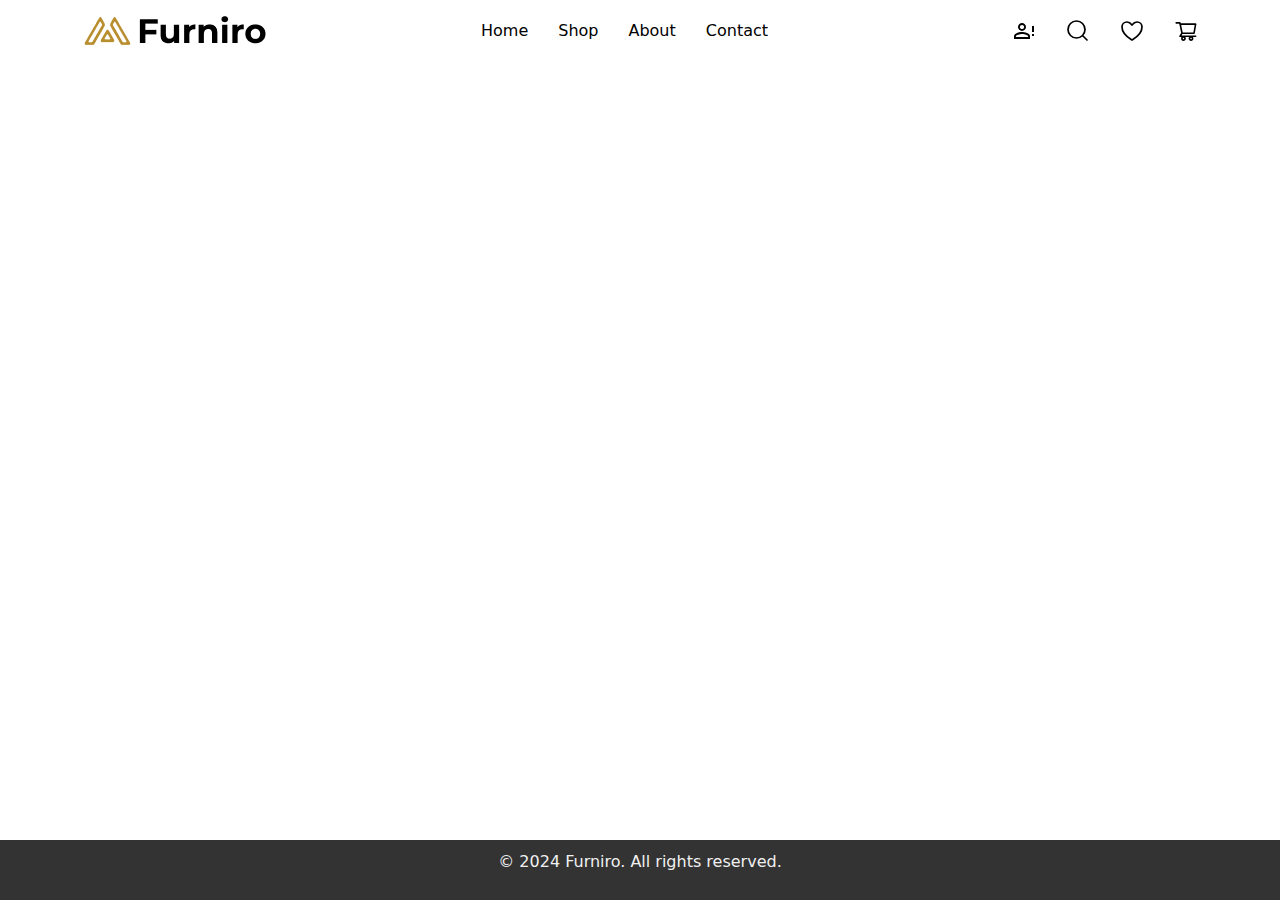
==== about.html @ c1f34a92 "Add pages" ====
<!DOCTYPE html>
<html lang="en">

<head>
    <meta charset="UTF-8">
    <meta name="viewport" content="width=device-width, initial-scale=1.0">
    <title>Furniro</title>
    <link rel="stylesheet" href="style.css">
    <link rel="stylesheet" href="about.css">
    <link rel="stylesheet" href="https://fonts.googleapis.com/css2?family=Poppins:wght@400;500;600;700&display=swap">
    <link href="https://cdn.jsdelivr.net/npm/bootstrap@5.3.3/dist/css/bootstrap.min.css" rel="stylesheet"
        integrity="sha384-QWTKZyjpPEjISv5WaRU9OFeRpok6YctnYmDr5pNlyT2bRjXh0JMhjY6hW+ALEwIH" crossorigin="anonymous">
</head>

<body>
    <script src="https://cdn.jsdelivr.net/npm/bootstrap@5.3.3/dist/js/bootstrap.bundle.min.js"
        integrity="sha384-YvpcrYf0tY3lHB60NNkmXc5s9fDVZLESaAA55NDzOxhy9GkcIdslK1eN7N6jIeHz"
        crossorigin="anonymous"></script>
    <header>
        <div class="container">
            <div class="logo">
                <a href="#"><img src="IMG/Logo.png" alt="logo"></a>
            </div>
            <nav>
                <ul>
                    <li><a href="index.html">Home</a></li>
                    <li><a href="shop.html">Shop</a></li>
                    <li><a href="about.html">About</a></li>
                    <li><a href="contact.html">Contact</a></li>
                </ul>
            </nav>
            <div class="icons">
                <a href="#">
                    <svg xmlns="http://www.w3.org/2000/svg" width="24" height="24" viewBox="0 0 28 28" fill="none">
                        <path
                            d="M23.3333 14V8.16669H25.6666V15.1667H23.3333M23.3333 19.8334H25.6666V17.5H23.3333M11.6666 15.1667C14.7816 15.1667 21 16.73 21 19.8334V23.3334H2.33331V19.8334C2.33331 16.73 8.55165 15.1667 11.6666 15.1667ZM11.6666 4.66669C12.9043 4.66669 14.0913 5.15835 14.9665 6.03352C15.8416 6.90869 16.3333 8.09568 16.3333 9.33335C16.3333 10.571 15.8416 11.758 14.9665 12.6332C14.0913 13.5084 12.9043 14 11.6666 14C10.429 14 9.24198 13.5084 8.36682 12.6332C7.49164 11.758 6.99998 10.571 6.99998 9.33335C6.99998 8.09568 7.49164 6.90869 8.36682 6.03352C9.24198 5.15835 10.429 4.66669 11.6666 4.66669ZM11.6666 17.3834C8.20165 17.3834 4.54998 19.0867 4.54998 19.8334V21.1167H18.7833V19.8334C18.7833 19.0867 15.1316 17.3834 11.6666 17.3834ZM11.6666 6.88335C11.0169 6.88335 10.3937 7.14148 9.93424 7.60094C9.47477 8.06041 9.21665 8.68357 9.21665 9.33335C9.21665 9.98313 9.47477 10.6063 9.93424 11.0658C10.3937 11.5252 11.0169 11.7834 11.6666 11.7834C12.3164 11.7834 12.9396 11.5252 13.3991 11.0658C13.8585 10.6063 14.1166 9.98313 14.1166 9.33335C14.1166 8.68357 13.8585 8.06041 13.3991 7.60094C12.9396 7.14148 12.3164 6.88335 11.6666 6.88335Z"
                            fill="black" />
                    </svg>
                </a>
                <a href="#">
                    <svg xmlns="http://www.w3.org/2000/svg" width="24" height="24" viewBox="0 0 28 28" fill="none">
                        <path
                            d="M24.5 24.5L19.2663 19.257M22.1666 12.25C22.1666 14.88 21.1219 17.4024 19.2621 19.2621C17.4024 21.1219 14.88 22.1666 12.25 22.1666C9.61992 22.1666 7.09757 21.1219 5.23784 19.2621C3.3781 17.4024 2.33331 14.88 2.33331 12.25C2.33331 9.61992 3.3781 7.09757 5.23784 5.23784C7.09757 3.3781 9.61992 2.33331 12.25 2.33331C14.88 2.33331 17.4024 3.3781 19.2621 5.23784C21.1219 7.09757 22.1666 9.61992 22.1666 12.25V12.25Z"
                            stroke="black" stroke-width="2" stroke-linecap="round" />
                    </svg>
                </a>
                <a href="#">
                    <svg xmlns="http://www.w3.org/2000/svg" width="24" height="24" viewBox="0 0 28 28" fill="none">
                        <path
                            d="M8.16668 3.5C4.94551 3.5 2.33334 6.08533 2.33334 9.275C2.33334 11.8498 3.35418 17.9608 13.4027 24.1383C13.5827 24.2479 13.7893 24.3058 14 24.3058C14.2107 24.3058 14.4173 24.2479 14.5973 24.1383C24.6458 17.9608 25.6667 11.8498 25.6667 9.275C25.6667 6.08533 23.0545 3.5 19.8333 3.5C16.6122 3.5 14 7 14 7C14 7 11.3878 3.5 8.16668 3.5Z"
                            stroke="black" stroke-width="2" stroke-linecap="round" stroke-linejoin="round" />
                    </svg>
                </a>
                <a href="#">
                    <svg xmlns="http://www.w3.org/2000/svg" width="24" height="24" viewBox="0 0 28 28" fill="none">
                        <path
                            d="M25.2355 19.1926H8.95234L9.76991 17.5273L23.3543 17.5027C23.8137 17.5027 24.2074 17.1746 24.2894 16.7207L26.1707 6.19062C26.2199 5.91445 26.1461 5.63008 25.9656 5.41406C25.8764 5.30775 25.7652 5.22211 25.6396 5.16309C25.514 5.10407 25.377 5.07308 25.2383 5.07227L7.95702 5.01484L7.80937 4.32031C7.7164 3.87734 7.31718 3.55469 6.86328 3.55469H2.63867C2.38267 3.55469 2.13716 3.65638 1.95614 3.8374C1.77513 4.01841 1.67343 4.26393 1.67343 4.51992C1.67343 4.77592 1.77513 5.02143 1.95614 5.20245C2.13716 5.38346 2.38267 5.48516 2.63867 5.48516H6.08124L6.72656 8.55312L8.31523 16.2449L6.26992 19.5836C6.1637 19.727 6.09972 19.8972 6.08523 20.075C6.07073 20.2528 6.10629 20.4312 6.18788 20.5898C6.35195 20.9152 6.68281 21.1203 7.04921 21.1203H8.7664C8.40032 21.6065 8.20258 22.1988 8.20312 22.8074C8.20312 24.3551 9.46093 25.6129 11.0086 25.6129C12.5562 25.6129 13.8141 24.3551 13.8141 22.8074C13.8141 22.1977 13.6117 21.6043 13.2508 21.1203H17.6559C17.2898 21.6065 17.092 22.1988 17.0926 22.8074C17.0926 24.3551 18.3504 25.6129 19.898 25.6129C21.4457 25.6129 22.7035 24.3551 22.7035 22.8074C22.7035 22.1977 22.5012 21.6043 22.1402 21.1203H25.2383C25.7687 21.1203 26.2035 20.6883 26.2035 20.1551C26.2019 19.8994 26.0993 19.6546 25.9179 19.4743C25.7366 19.294 25.4913 19.1927 25.2355 19.1926ZM8.35898 6.91797L24.1035 6.96992L22.5613 15.6051L10.1937 15.627L8.35898 6.91797ZM11.0086 23.6715C10.5328 23.6715 10.1445 23.2832 10.1445 22.8074C10.1445 22.3316 10.5328 21.9434 11.0086 21.9434C11.4844 21.9434 11.8726 22.3316 11.8726 22.8074C11.8726 23.0366 11.7816 23.2564 11.6196 23.4184C11.4575 23.5805 11.2378 23.6715 11.0086 23.6715ZM19.898 23.6715C19.4223 23.6715 19.034 23.2832 19.034 22.8074C19.034 22.3316 19.4223 21.9434 19.898 21.9434C20.3738 21.9434 20.7621 22.3316 20.7621 22.8074C20.7621 23.0366 20.6711 23.2564 20.509 23.4184C20.347 23.5805 20.1272 23.6715 19.898 23.6715Z"
                            fill="black" />
                    </svg>
                </a>
            </div>
        </div>
    </header>
    <main>

    </main>
    <footer>
        <p class="position-footer">&copy; 2024 Furniro. All rights reserved.</p>
    </footer>
</body>
</body>

</html>
---- style.css ----
body {
    margin: 0;
    height: 100%;
    padding: 0;
    font-family: Poppins;
    font-style: normal;
}

/* header */

.container {
    width: 90%;
    margin: 0 auto;
    display: flex;
    justify-content: space-between;
    align-items: center;
}

header {
    background-color: #FFFFFF;
    padding: 10px 0;
}

.logo h1 {
    margin: 0;
    color: #f0f0f0;
}

nav ul {
    list-style: none;
    margin: 0;
    padding: 0;
    display: flex;
}

nav ul li {
    margin-right: 30px;
}

nav ul li a:hover {
    color: #B88E2F;
}

nav ul li a {
    color: black;
    text-decoration: none;
}

.icons {
    display: flex;
    gap: 30px;
    align-items: center;
    padding: 5px 0px;
}

/* main */
/* Seccion: home */

.contain {
    width: 100%;
    margin: 0 auto;
    display: flex;
    flex-wrap: wrap;
    box-sizing: border-box;
    padding: 0;
}

.content-home {
    width: 100%;
    height: 715px;
    background-size: cover;
    background-position: center;
    display: flex;
    align-items: center;
}

.orientation-left {
    justify-content: left;
}

.orientation-right {
    justify-content: right;
}

.orientation-center {
    justify-content: center;
}

.custom-image-slide1 {
    background-image: url(IMG/slide1.png);
}

.custom-image-slide2 {
    background-image: url(IMG/slide2.jpg);
}

.custom-image-slide3 {
    background-image: url(IMG/slide3.jpg);
}

.banner-content-home {
    background-color: #FFF3E3;
    padding: 37px 39px;
    border-radius: 5px;
    width: 640px;
    height: auto;
    box-sizing: border-box;
    margin: 100px 60px;
    display: inline-flex;
    flex-direction: column;
    align-items: flex-start;
    gap: 10px;
}

.banner-content-home h1 {
    color: var(--Font-Color, #333);
    font-size: 16px;
    font-weight: 600;
    line-height: normal;
    letter-spacing: 3px;
    margin: 0;
}

.banner-content-home p {
    color: var(--Font-Color, #333);
    font-size: 18px;
    font-weight: 500;
    line-height: 24px;
    margin: 0;
}

.banner-content-home h2 {
    color: var(--Primary, #B88E2F);
    font-size: 52px;
    font-weight: 700;
    line-height: 65px;
    margin: 0;
}

.center-text {
    text-align: center;
    align-items: center;
}

.btn-content-home {
    background-color: #B88E2F;
    color: #FFFFFF;
    padding: 27px 70px;
    border-radius: 2px;
    text-decoration: none;
    margin-top: 46px;
    text-align: center;
    width: 222px;
    height: 74px;
    box-sizing: border-box;
    text-size-adjust: 100%;
    font-weight: bold;
}

.btn-content-home:hover {
    background-color: #505050;
}

/* Seccion 2 */

.content-options {
    width: 100%;
    height: auto;
    display: flex;
    flex-wrap: wrap;
    justify-content: center;
    flex-direction: column;
    padding: 40px 130px;
    text-align: center;
}

.content-options h2 {
    color: var(--Font-Color, #333);
    font-size: 32px;
    font-weight: 700;
    line-height: normal;
    margin: 0;
}

.description-content-options {
    color: var(--Font-Color1, #666);
    text-align: center;
    font-size: 20px;
    font-weight: 400;
    line-height: normal;
    margin: 0;
}

.options {
    display: flex;
    flex-wrap: wrap;
    justify-content: center;
    gap: 30px;
    margin-top: 30px;
    width: 100%;
    height: auto;
    flex-direction: row;
}

.option {
    width: 380px;
    height: 546px;
}

.option img {
    width: 100%;
    height: 480px;
    border-radius: 10px;
    background: #111;
}

.option-name {
    color: var(--Font-Color, #333);
    text-align: center;
    font-size: 24px;
    font-weight: 600;
    line-height: normal;
    margin: 0;
    margin-top: 27px;
}

/* Seccion 3 */

.view-products {
    background-color: #FFF;
    width: 100%;
    height: auto;
    padding: 25px 102px;
}

.title-view-product {
    color: var(--Color-Gray-1, #3A3A3A);
    text-align: center;
    font-size: 40px;
    font-weight: 700;
    line-height: 48px;
}

.products {
    display: flex;
    align-items: center;
    gap: 32px;
    margin-bottom: 50px;
    width: 100%;
    flex-wrap: wrap;
    justify-content: center;
}

.product {
    width: 285px;
    height: 446px;
}

.image-product {
    width: 285px;
    height: 301px;
    flex-shrink: 0;
}

.content-product {
    width: 285px;
    height: 145px;
    flex-shrink: 0;
    background: var(--Color-Light-BG, #F4F5F7);
    padding: 17px;
    box-sizing: border-box;
}

.name-product {
    color: var(--Color-Gray-1, #3A3A3A);
    font-size: 20px;
    font-weight: 600;
    line-height: 120%;
    margin: 0;
}

.description {
    color: var(--Color-Gray-3, #898989);
    font-size: 15px;
    font-weight: 500;
    line-height: 150%;
    margin: 3px 0;
}

.price {
    color: var(--Color-Gray-1, #3A3A3A);
    font-size: 17px;
    font-weight: 600;
    line-height: 150%;
    margin: 8px 0;
}

.btn-view-product {
    border: 1px solid var(--Primary, #B88E2F);
    background: #FFF;
    width: 245px;
    height: 48px;
    flex-shrink: 0;
    color: var(--Primary, #B88E2F);
    font-size: 16px;
    font-weight: 600;
    line-height: 150%;
    text-align: center;
    padding: 12px 70px;
    text-decoration: none;
    margin: 0 auto;
    box-sizing: border-box;
    display: block;
}

.btn-view-product:hover {
    background: var(--Primary, #B88E2F);
    color: #FFF;
}

/* Seccion 4 */

.section-inspiration {
    background: #FCF8F3;
    width: 100%;
    height: 670px;
    padding: 44px 0px;
    display: flex;
    align-items: center;
    margin-top: 55px;
}

.text-section-inspiration {
    height: 582px;
    width: 422px;
    background-color: #B88E2F;
    margin-left: 100px;
}


/* footer */

footer {
    background-color: #333;
    padding: 10px 0;
    text-align: center;
    color: #f0f0f0;
    width: 100%;
    margin-top: 50px;
}
---- about.css ----
html {
    min-height: 100%;
    position: relative;
}

footer {
    position: absolute;
    bottom: 0;
    width: 100%;
}
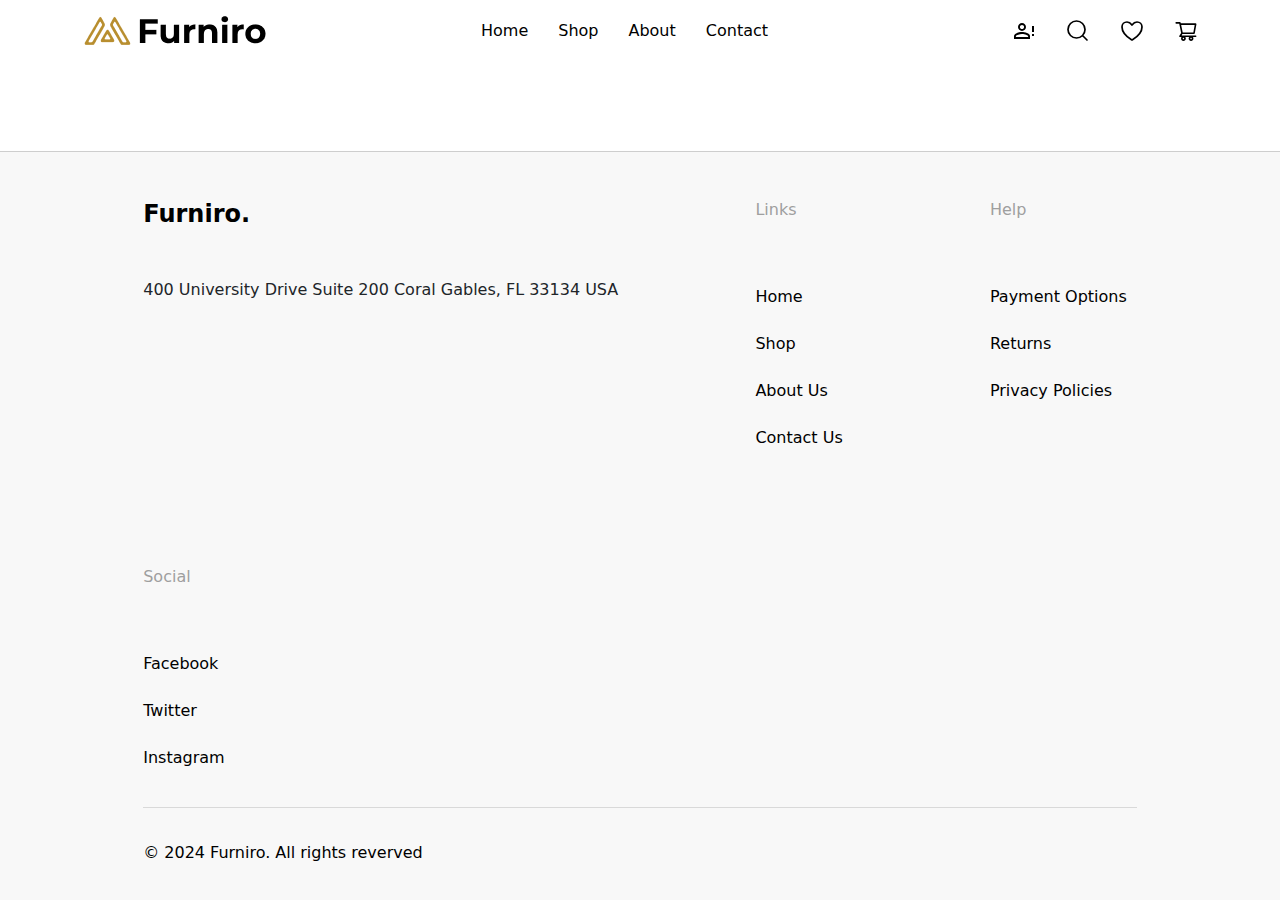
==== commit 0ce052f0: "add new footer and section products" ====
--- a/about.html
+++ b/about.html
@@ -62,10 +62,39 @@
         </div>
     </header>
     <main>
-
+        <!-- About us -->
+        <!-- Gallery -->
     </main>
     <footer>
-        <p class="position-footer">&copy; 2024 Furniro. All rights reserved.</p>
+        <div class="footer-up">
+            <div class="content-footer-logo">
+                <h3>Furniro.</h3>
+                <p>400 University Drive Suite 200 Coral Gables,
+                    FL 33134 USA</p>
+            </div>
+            <div class="content-footer-links">
+                <h5>Links</h5>
+                <a href="index.html">Home</a>
+                <a href="shop.html">Shop</a>
+                <a href="about.html">About Us</a>
+                <a href="contact.html">Contact Us</a>
+            </div>
+            <div class="content-footer-links">
+                <h5>Help</h5>
+                <a href="#">Payment Options</a>
+                <a href="#">Returns</a>
+                <a href="#">Privacy Policies</a>
+            </div>
+            <div class="content-footer-links">
+                <h5>Social</h5>
+                <a href="#">Facebook</a>
+                <a href="#">Twitter</a>
+                <a href="#">Instagram</a>
+            </div>
+        </div>
+        <div class="footer-down">
+            <p>© 2024 Furniro. All rights reverved</p>
+        </div>
     </footer>
 </body>
 </body>
--- a/style.css
+++ b/style.css
@@ -254,18 +254,20 @@
 .product {
     width: 285px;
     height: 446px;
+    display: flex;
+    flex-direction: column;
+    align-items: center;
+    gap: 0px;
 }
 
 .image-product {
     width: 285px;
     height: 301px;
-    flex-shrink: 0;
 }
 
 .content-product {
     width: 285px;
     height: 145px;
-    flex-shrink: 0;
     background: var(--Color-Light-BG, #F4F5F7);
     padding: 17px;
     box-sizing: border-box;
@@ -341,10 +343,82 @@
 /* footer */
 
 footer {
-    background-color: #333;
-    padding: 10px 0;
-    text-align: center;
-    color: #f0f0f0;
-    width: 100%;
-    margin-top: 50px;
+    padding: 48px 100px 38px 100px;
+    border-top: 1px solid rgba(0, 0, 0, 0.17);
+    background: #f8f8f8;
+    width: 100%;
+    margin-top: 30px;
+    box-sizing: border-box;
+    display: flex;
+    flex-direction: column;
+    align-items: center;
+}
+
+.footer-up {
+    display: flex;
+    flex-direction: row;
+    align-items: flex-start;
+    gap: 120px;
+    flex-wrap: wrap;
+    justify-content: space-between;
+    width: 92%;
+    margin-bottom: 40px;
+}
+
+.content-footer-logo {
+    display: flex;
+    flex-direction: column;
+    align-items: flex-start;
+    gap: 50px;
+}
+
+.content-footer-logo h3 {
+    color: #000;
+    font-size: 24px;
+    font-weight: 700;
+    line-height: normal;
+    margin: 0;
+}
+
+.content-footer-links {
+    display: flex;
+    flex-direction: column;
+    align-items: flex-start;
+    gap: 28px;
+    margin-right: 10px;
+}
+
+.content-footer-links a {
+    text-decoration: none;
+    color: #000;
+    font-size: 16px;
+    font-weight: 500;
+    line-height: normal;
+}
+
+.content-footer-links a:hover {
+    color: #4b4b4b;
+}
+
+.content-footer-links h5 {
+    color: #9F9F9F;
+    font-size: 16px;
+    font-weight: 500;
+    line-height: normal;
+    margin: 0 0 40px 0;
+}
+
+.footer-down {
+    padding-top: 35px;
+    width: 92%;
+    justify-content: center;
+    border-top: #D9D9D9 1px solid;
+}
+
+.footer-down p {
+    color: #000;
+    font-size: 16px;
+    font-weight: 400;
+    line-height: normal;
+    margin: 0;
 }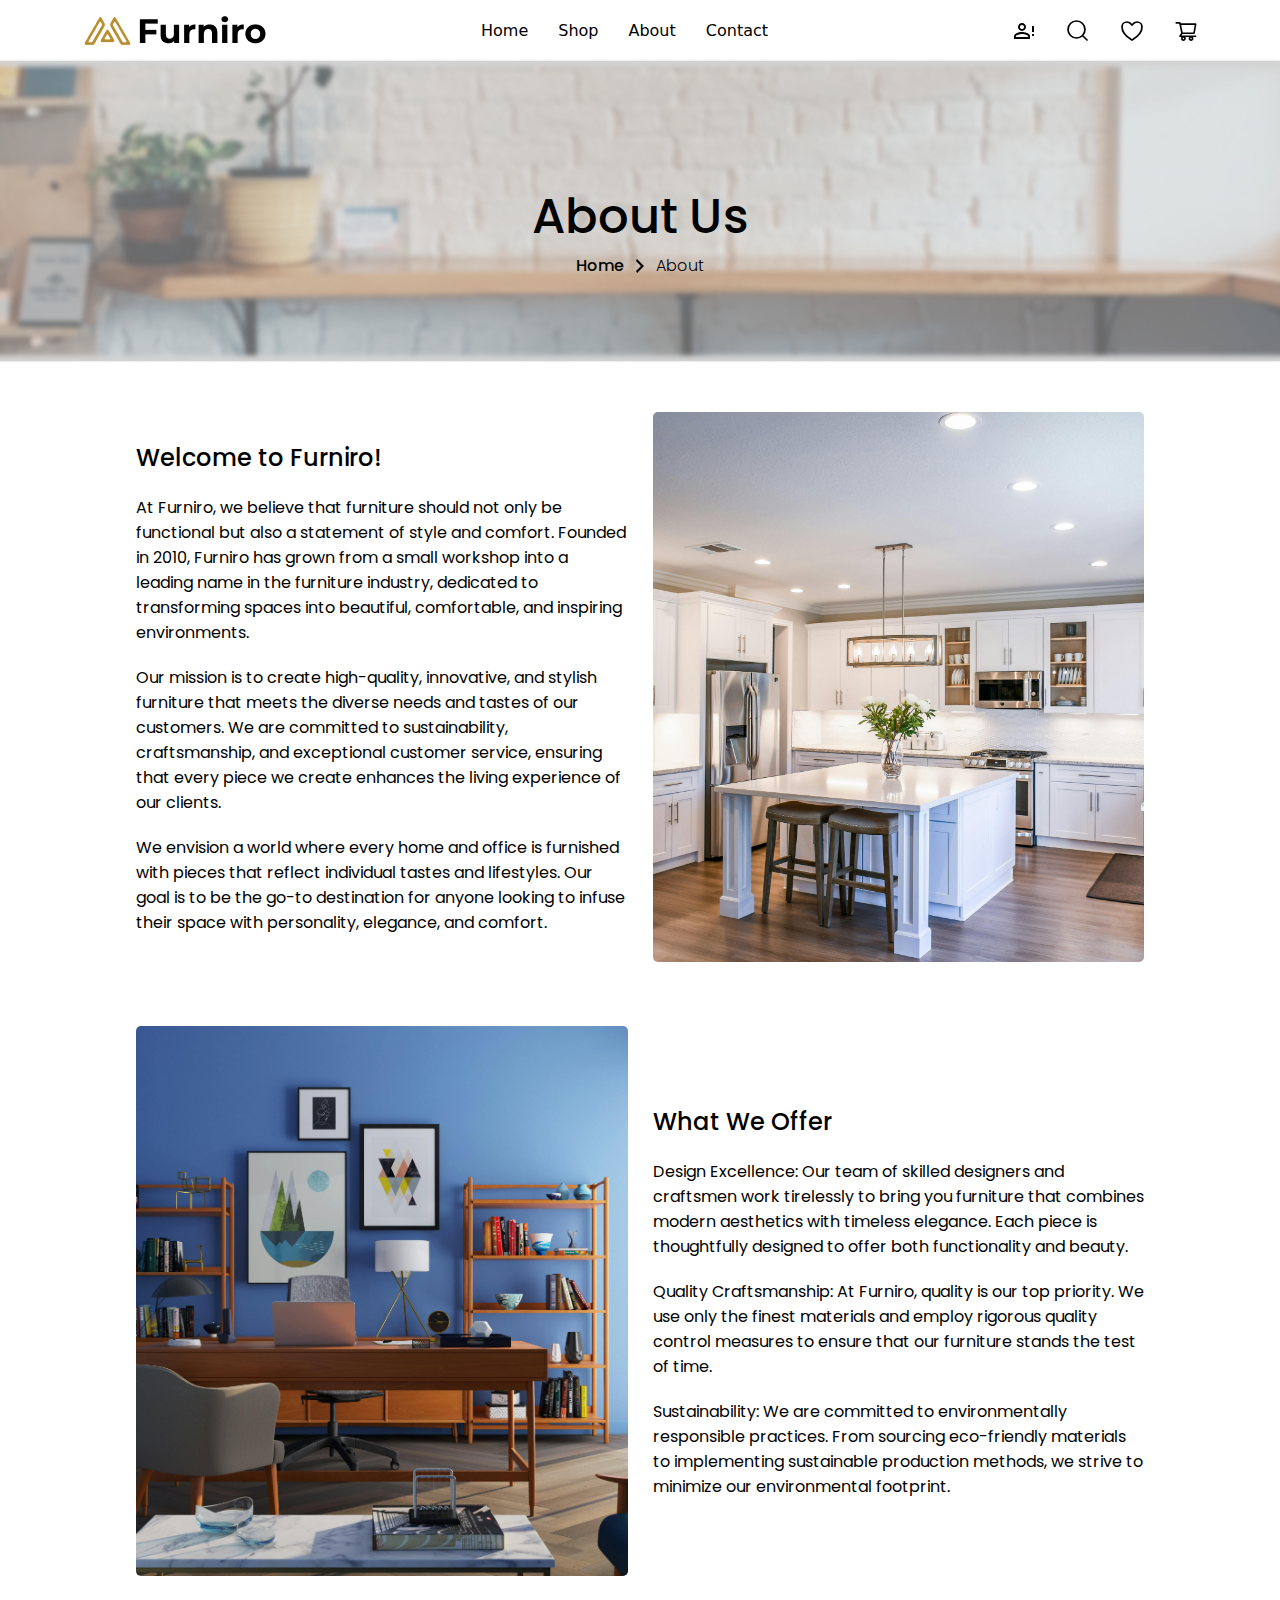
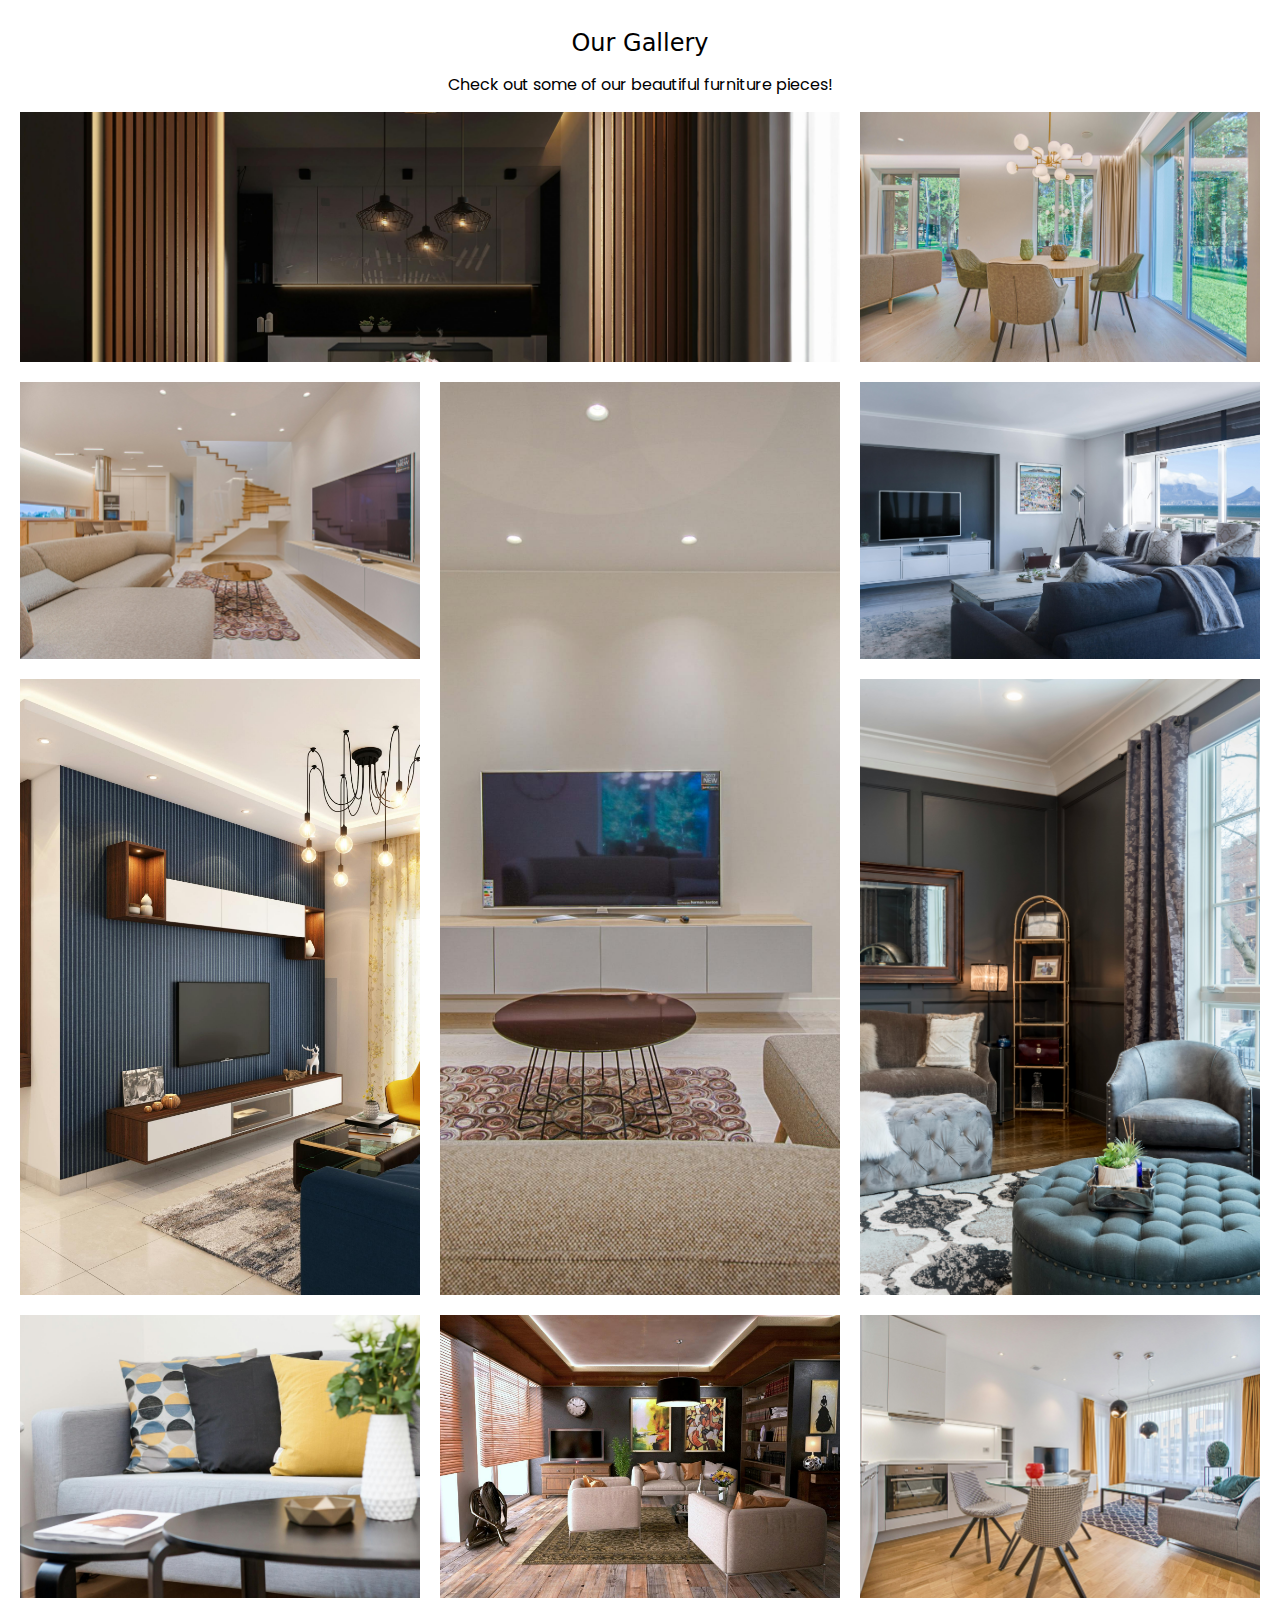
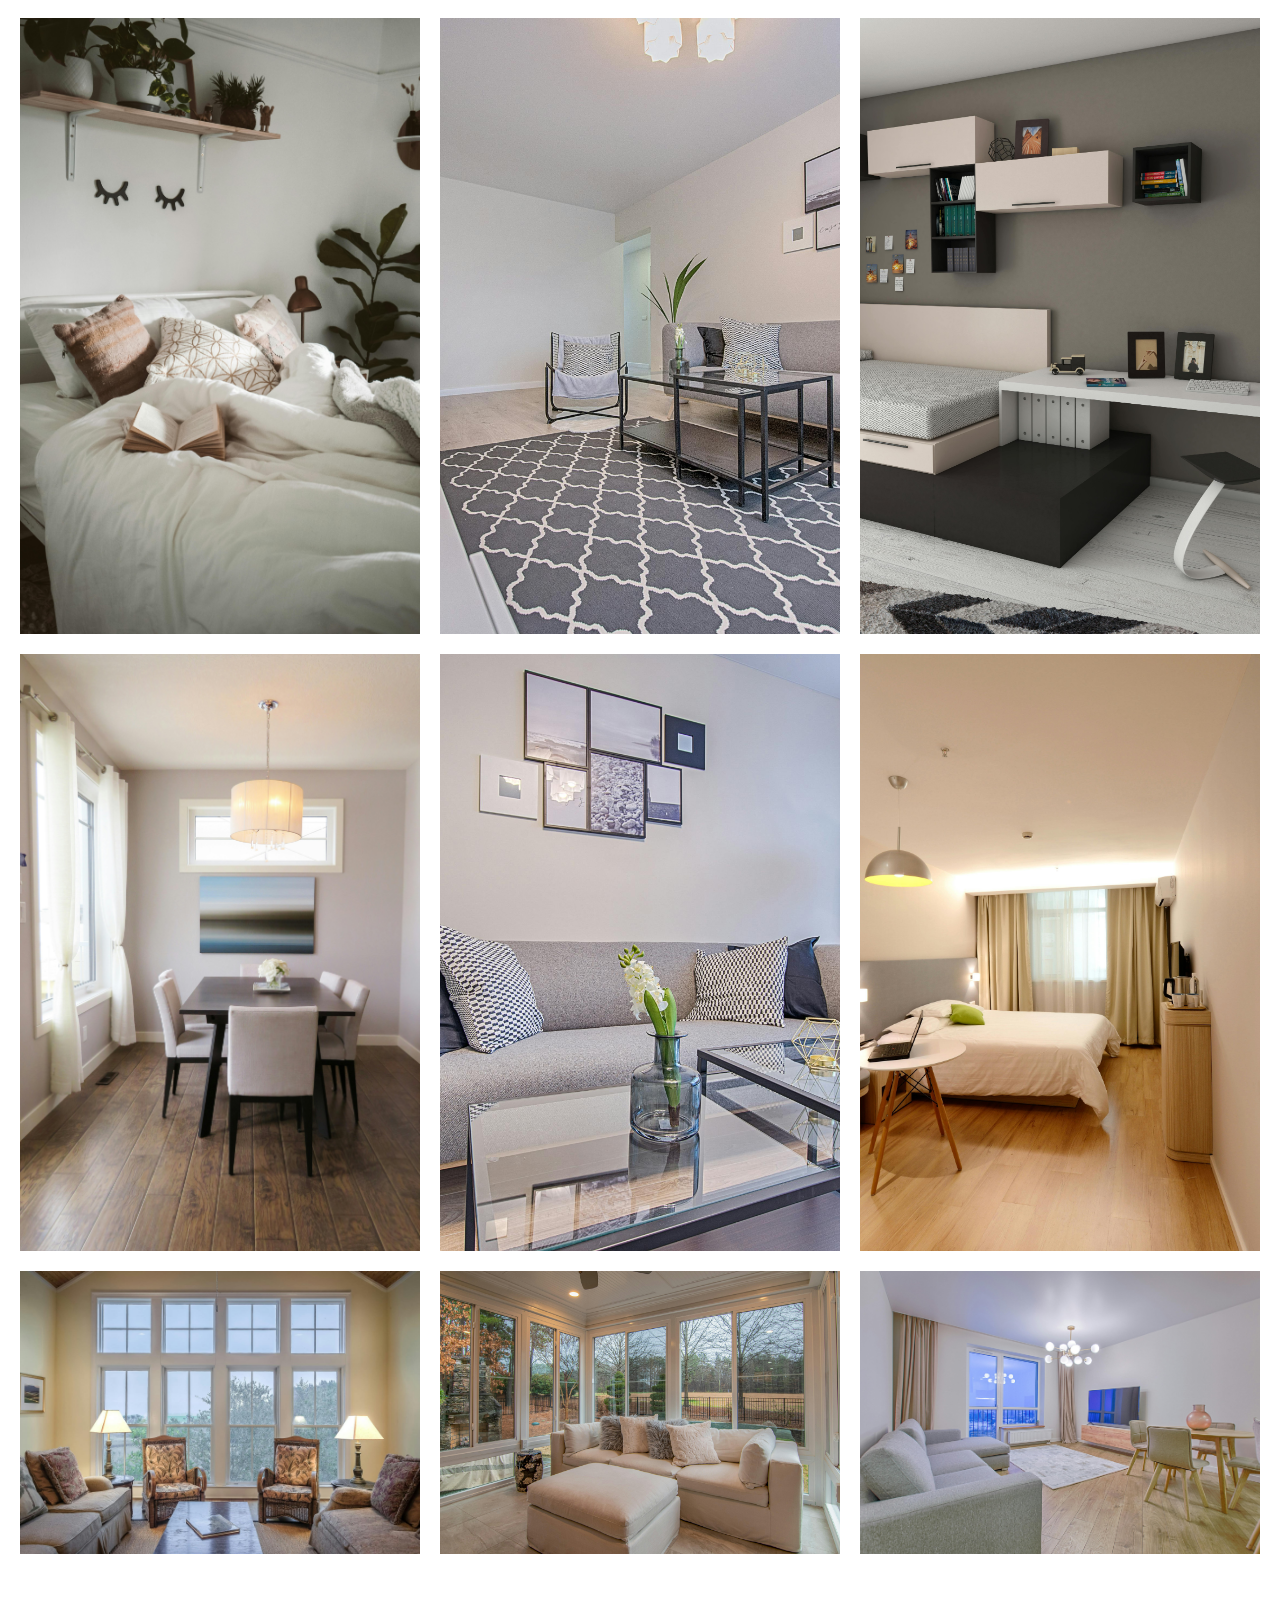
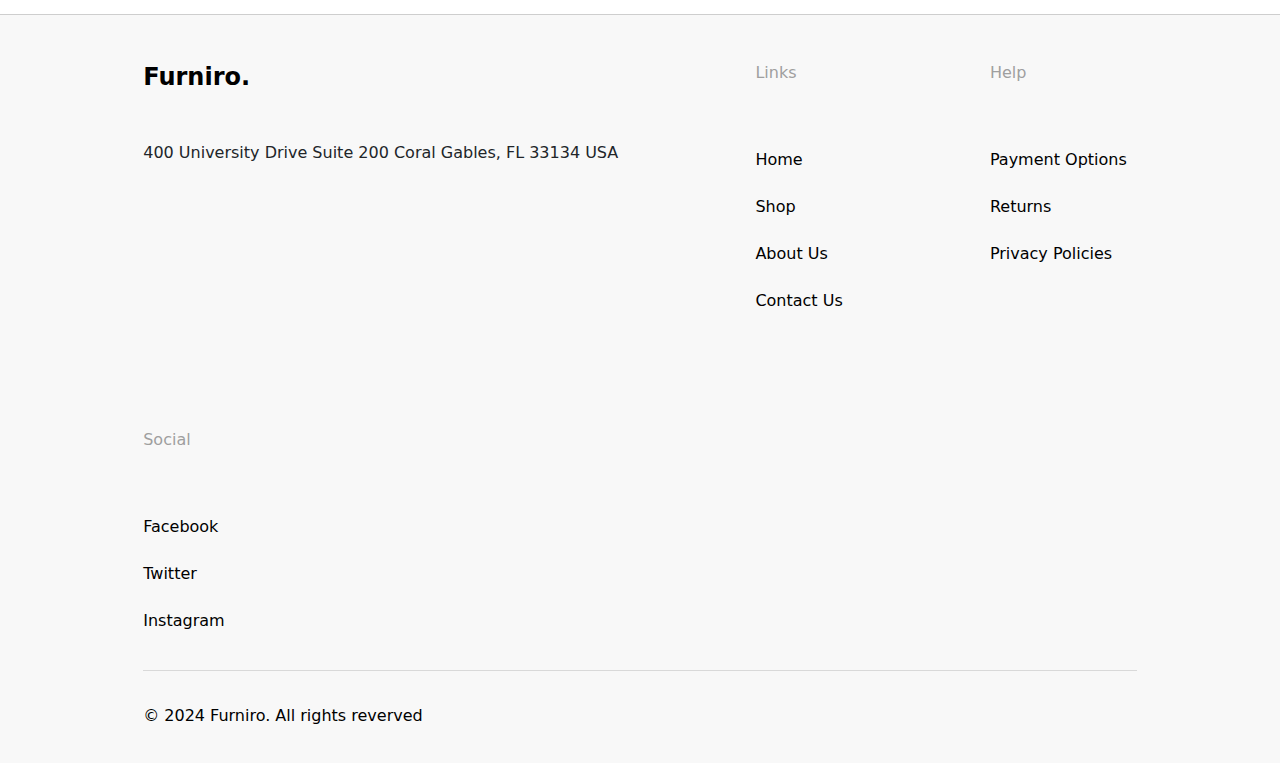
==== commit 5b76bb5f: "Update" ====
--- a/about.html
+++ b/about.html
@@ -19,7 +19,7 @@
     <header>
         <div class="container">
             <div class="logo">
-                <a href="#"><img src="IMG/Logo.png" alt="logo"></a>
+                <a href="#"><img src="images/Logo.png" alt="logo"></a>
             </div>
             <nav>
                 <ul>
@@ -62,8 +62,163 @@
         </div>
     </header>
     <main>
+        <!-- Banner -->
+        <div class="banner">
+            <div class="content-banner">
+                <h1 class="content-banner-title">About Us</h1>
+                <div class="content-banner-links">
+                    <a href="index.html">Home</a>
+                    <svg xmlns="http://www.w3.org/2000/svg" width="20" height="20" viewBox="0 0 20 20" fill="none">
+                        <path d="M6 15L11 10L6 5L7 3L14 10L7 17L6 15Z" fill="black" />
+                    </svg>
+                    <a href="about.html" style="font-weight: 300;">About</a>
+                </div>
+            </div>
+        </div>
+
         <!-- About us -->
+        <section class="container-about">
+            <div class="text-about">
+                <h1 class="title-about">Welcome to Furniro!</h1>
+                <p>At Furniro, we believe that furniture should not only be functional but
+                    also a statement of style and comfort. Founded in 2010, Furniro has grown from a small workshop into
+                    a leading name in the furniture industry, dedicated to transforming spaces into beautiful,
+                    comfortable, and inspiring environments.</p>
+                <p>Our mission is to create high-quality, innovative, and stylish furniture
+                    that meets the diverse needs
+                    and tastes of our customers. We are committed to sustainability, craftsmanship, and exceptional
+                    customer service, ensuring that every piece we create enhances the living experience of our clients.
+                </p>
+                <p>We envision a world where every home and office is furnished with pieces that reflect individual
+                    tastes and lifestyles. Our goal is to be the go-to destination for anyone looking to infuse their
+                    space with personality, elegance, and comfort.</p>
+            </div>
+            <div class="img-about">
+                <img src="images/about-image-1.jpg" alt="about">
+            </div>
+        </section>
+        <section class="container-about">
+            <div class="img-about">
+                <img src="images/about-image-2.jpg"
+                    alt="about">
+            </div>
+            <div class="text-about">
+                <h2 class="title-about">What We Offer</h2>
+                <p>Design Excellence: Our team of skilled designers and craftsmen work tirelessly to bring you furniture
+                    that combines modern aesthetics with timeless elegance. Each piece is thoughtfully designed to offer
+                    both functionality and beauty.
+                </p>
+                <p>Quality Craftsmanship: At Furniro, quality is our top priority. We use only the finest materials and
+                    employ rigorous quality control measures to ensure that our furniture stands the test of time.
+                </p>
+                <p>Sustainability: We are committed to environmentally responsible practices. From sourcing eco-friendly
+                    materials to implementing sustainable production methods, we strive to minimize our environmental
+                    footprint.</p>
+            </div>
+        </section>
+
         <!-- Gallery -->
+        <section class="gallery">
+            <h2 class="title-gallery">Our Gallery</h2>
+            <p>Check out some of our beautiful furniture pieces!</p>
+            <div class="container-img">
+                <div class="box-img">
+                    <figure>
+                        <img src="images/image-gallery-1.jpg" alt="img-galeria">
+                    </figure>
+                </div>
+                <div class="box-img">
+                    <figure>
+                        <img src="images/image-gallery-2.jpg" alt="img-galeria">
+                    </figure>
+                </div>
+                <div class="box-img">
+                    <figure>
+                        <img src="images/image-gallery-3.jpg" alt="img-galeria">
+                    </figure>
+                </div>
+                <div class="box-img">
+                    <figure>
+                        <img src="images/image-gallery-4.jpg" alt="img-galeria">
+                    </figure>
+                </div>
+                <div class="box-img">
+                    <figure>
+                        <img src="images/image-gallery-5.jpg" alt="img-galeria">
+                    </figure>
+                </div>
+                <div class="box-img">
+                    <figure>
+                        <img src="images/image-gallery-6.jpg" alt="img-galeria">
+                    </figure>
+                </div>
+                <div class="box-img">
+                    <figure>
+                        <img src="images/image-gallery-7.jpg" alt="img-galeria">
+                    </figure>
+                </div>
+                <div class="box-img">
+                    <figure>
+                        <img src="images/image-gallery-8.jpg" alt="img-galeria">
+                    </figure>
+                </div>
+                <div class="box-img">
+                    <figure>
+                        <img src="images/image-gallery-9.jpg" alt="img-galeria">
+                    </figure>
+                </div>
+                <div class="box-img">
+                    <figure>
+                        <img src="images/image-gallery-10.jpg" alt="img-galeria">
+                    </figure>
+                </div>
+                <div class="box-img">
+                    <figure>
+                        <img src="images/image-gallery-11.jpg" alt="img-galeria">
+                    </figure>
+                </div>
+                <div class="box-img">
+                    <figure>
+                        <img src="images/image-gallery-12.jpg" alt="img-galeria">
+                    </figure>
+                </div>
+                <div class="box-img">
+                    <figure>
+                        <img src="images/image-gallery-13.jpg" alt="img-galeria">
+                    </figure>
+                </div>
+                <div class="box-img">
+                    <figure>
+                        <img src="images/image-gallery-14.jpg" alt="img-galeria">
+                    </figure>
+                </div>
+                <div class="box-img">
+                    <figure>
+                        <img src="images/image-gallery-15.jpg" alt="img-galeria">
+                    </figure>
+                </div>
+                <div class="box-img">
+                    <figure>
+                        <img src="images/image-gallery-16.jpg" alt="img-galeria">
+                    </figure>
+                </div>
+                <div class="box-img">
+                    <figure>
+                        <img src="images/image-gallery-17.jpg" alt="img-galeria">
+                    </figure>
+                </div>
+                <div class="box-img">
+                    <figure>
+                        <img src="images/image-gallery-18.jpg" alt="img-galeria">
+                    </figure>
+                </div>
+                <div class="box-img">
+                    <figure>
+                        <img src="images/image-gallery-19.jpg" alt="img-galeria">
+                    </figure>
+                </div>
+            </div>
+        </section>
     </main>
     <footer>
         <div class="footer-up">
@@ -97,6 +252,5 @@
         </div>
     </footer>
 </body>
-</body>
 
 </html>--- a/style.css
+++ b/style.css
@@ -87,15 +87,15 @@
 }
 
 .custom-image-slide1 {
-    background-image: url(IMG/slide1.png);
+    background-image: url(images/slide1.png);
 }
 
 .custom-image-slide2 {
-    background-image: url(IMG/slide2.jpg);
+    background-image: url(images/slide2.jpg);
 }
 
 .custom-image-slide3 {
-    background-image: url(IMG/slide3.jpg);
+    background-image: url(images/slide3.jpg);
 }
 
 .banner-content-home {
@@ -320,26 +320,6 @@
     color: #FFF;
 }
 
-/* Seccion 4 */
-
-.section-inspiration {
-    background: #FCF8F3;
-    width: 100%;
-    height: 670px;
-    padding: 44px 0px;
-    display: flex;
-    align-items: center;
-    margin-top: 55px;
-}
-
-.text-section-inspiration {
-    height: 582px;
-    width: 422px;
-    background-color: #B88E2F;
-    margin-left: 100px;
-}
-
-
 /* footer */
 
 footer {
@@ -347,7 +327,7 @@
     border-top: 1px solid rgba(0, 0, 0, 0.17);
     background: #f8f8f8;
     width: 100%;
-    margin-top: 30px;
+    margin-top: 30px; 
     box-sizing: border-box;
     display: flex;
     flex-direction: column;
--- a/about.css
+++ b/about.css
@@ -1,10 +1,163 @@
-html {
-    min-height: 100%;
+.banner {
+    background: url(images/Rectangle\ 1.png) lightgray 50% / cover no-repeat;
+    width: 100%;
+    height: 300px;
+    padding-top: 120px;
     position: relative;
 }
 
-footer {
+.banner::after {
+    content: "";
     position: absolute;
-    bottom: 0;
+    top: 0;
+    left: 0;
     width: 100%;
+    height: 100%;
+    background: inherit;
+    filter: blur(1px);
+}
+
+.content-banner {
+    display: flex;
+    flex-direction: column;
+    align-items: center;
+    padding: 0%;
+    position: relative;
+    z-index: 1;
+}
+
+.content-banner-title {
+    color: #000;
+    font-family: Poppins;
+    font-size: 48px;
+    font-style: normal;
+    font-weight: 500;
+    line-height: normal;
+    margin: 0;
+}
+
+.content-banner-links {
+    display: flex;
+    flex-direction: row;
+    align-items: center;
+    gap: 6px;
+}
+
+.content-banner-links a {
+    text-decoration: none;
+    color: #000;
+    font-family: Poppins;
+    font-size: 16px;
+    font-style: normal;
+    font-weight: 500;
+    line-height: normal;
+}
+
+.container-about {
+    display: flex;
+    flex-direction: row;
+    align-items: center;
+    gap: 25px;
+    width: 100%;
+    height: auto;
+    padding: 4% 10% 1%;
+    flex-wrap: wrap;
+    justify-content: center;
+}
+
+.text-about {
+    display: flex;
+    flex-direction: column;
+    align-items: flex-start;
+    gap: 20px;
+    width: 48%;
+    height: auto;
+}
+
+.title-about {
+    color: #000;
+    font-family: Poppins;
+    font-size: 24px;
+    font-weight: 500;
+    line-height: normal;
+    margin: 0;
+}
+
+.text-about p {
+    color: #000;
+    font-family: Poppins;
+    font-size: 16px;
+    font-weight: 400;
+    line-height: normal;
+    margin: 0;
+}
+
+.img-about {
+    width: 48%;
+    height: auto;
+}
+
+.img-about img {
+    width: 100%;
+    height: 550px;
+    object-fit: cover;
+    border-radius: 5px;
+}
+
+.gallery {
+    width: 100%;
+    height: auto;
+}
+
+.gallery p {
+    color: #000;
+    font-size: 16px;
+    font-weight: 400;
+    font-family: Poppins;
+    line-height: normal;
+    margin: 0;
+    text-align: center;
+
+}
+
+.title-gallery {
+    color: #000;
+    font-size: 24px;
+    font-weight: 500;
+    line-height: normal;
+    margin: 0;
+    text-align: center;
+    margin: 40px 0 15px;
+}
+
+.container-img{
+    width: 100%;
+    max-width: 1500px;
+    margin: auto;
+    margin-top: 15px;
+    margin-bottom: 60px;
+    display: grid;
+    grid-template-columns: repeat(3, 1fr);
+    grid-template-rows: 250px;
+    grid-gap: 20px;
+    padding: 0 20px;
+}
+
+.container-img .box-img figure{
+    width: 100%;
+    height: 100%;
+}
+
+.container-img .box-img img{
+    width: 100%;
+    height: 100%;
+    object-fit: cover;
+}
+
+.container-img .box-img:nth-child(1){
+    grid-column-start: span 2;
+}
+
+.container-img .box-img:nth-child(4){
+    grid-row-start: span 2;
 }